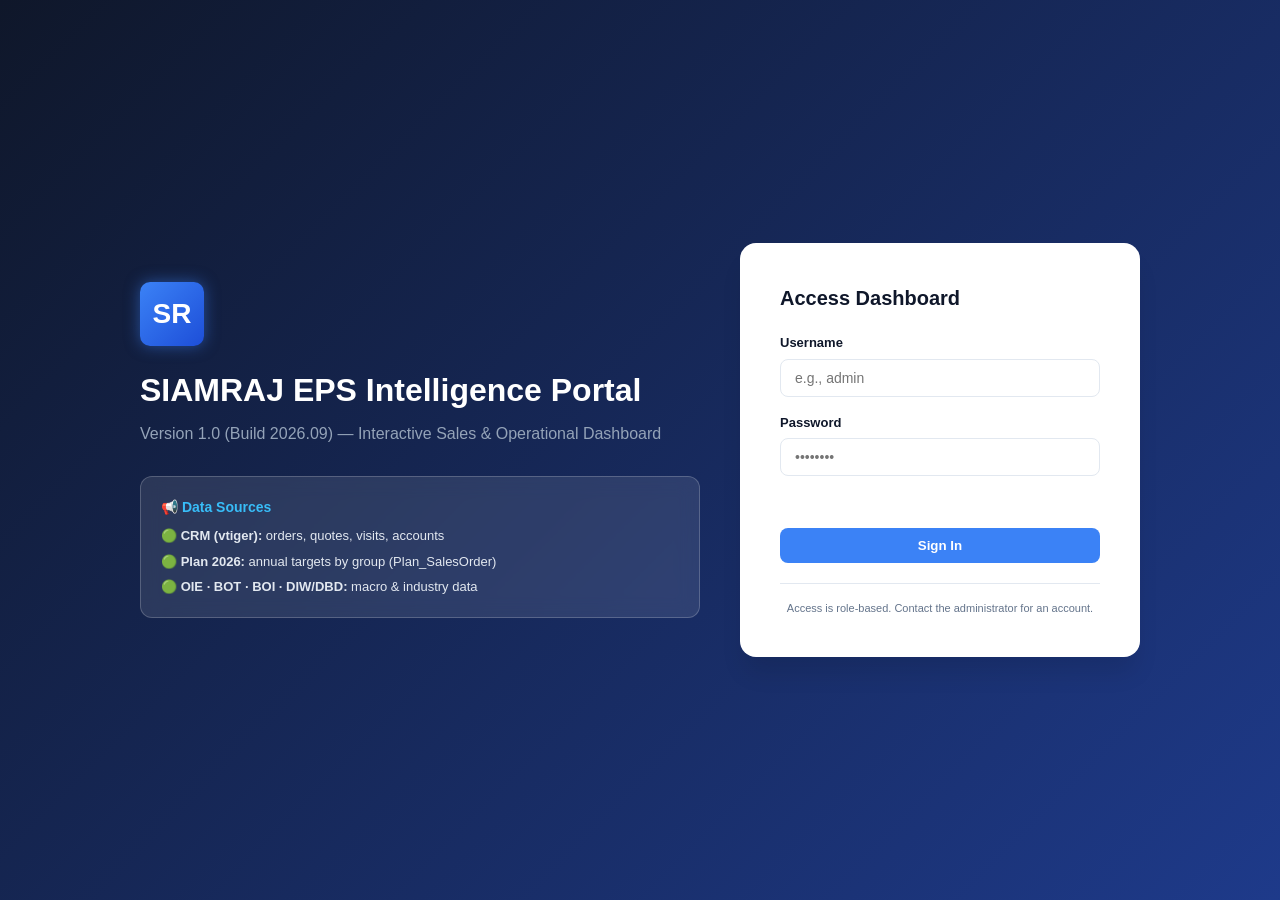
==== Dashboard_App/index.html @ 9e33347a "EPS Dashboard — current state (history squashed: purged a leaked setup token + old large data revisi" ====
<!DOCTYPE html>
<html lang="en">
<head>
    <meta charset="UTF-8">
    <meta name="viewport" content="width=device-width, initial-scale=1.0">
    <title>Siamraj EPS Dashboard</title>
    <link rel="stylesheet" href="css/style.css?v=20261009a">
</head>
<body>
    <!-- Error banner: shows JS problems instead of a silent blank page -->
    <div id="js-error-banner" style="display:none; background:#FEF2F2; color:#991B1B; border-bottom:1px solid #FECACA; padding:8px 16px; font-family:monospace; font-size:12px;"></div>

    <div id="app-container">
        <!-- 1. Landing Page & Login Screen -->
        <div id="login-view" class="view-section active">
            <div class="landing-hero">
                <div class="landing-container">
                    <div class="landing-text">
                        <div class="brand-logo" style="margin: 0; width: 64px; height: 64px; font-size: 28px;">SR</div>
                        <h1 style="margin-top: 20px; font-size: 32px; font-weight: 800; color: white;">SIAMRAJ EPS Intelligence Portal</h1>
                        <p style="color: #94A3B8; font-size: 16px; margin-top: 8px;">Version 1.0 (Build 2026.09) — Interactive Sales &amp; Operational Dashboard</p>

                        <div class="announcement-box">
                            <h3 style="font-size: 14px; color: #38BDF8; margin-bottom: 8px; font-weight: 700;">📢 Data Sources</h3>
                            <ul style="font-size: 13px; color: #E2E8F0; list-style-type: none; padding: 0;">
                                <li style="margin-bottom: 6px;">🟢 <b>CRM (vtiger):</b> orders, quotes, visits, accounts</li>
                                <li style="margin-bottom: 6px;">🟢 <b>Plan 2026:</b> annual targets by group (Plan_SalesOrder)</li>
                                <li>🟢 <b>OIE · BOT · BOI · DIW/DBD:</b> macro &amp; industry data</li>
                            </ul>
                        </div>
                    </div>

                    <div class="login-card">
                        <h2 style="font-size: 20px; font-weight: 800; color: var(--text); margin-bottom: 20px;">Access Dashboard</h2>
                        <div class="form-group">
                            <label for="username">Username</label>
                            <input type="text" id="username" placeholder="e.g., admin">
                        </div>
                        <div class="form-group">
                            <label for="password">Password</label>
                            <input type="password" id="password" placeholder="••••••••">
                        </div>
                        <div class="form-error" id="login-error"></div>
                        <button class="btn-primary w-100" onclick="app.login()">Sign In</button>
                        <div class="login-footer" style="margin-top: 20px; text-align: center; font-size: 11px; color: var(--text-muted);">
                            <p>Access is role-based. Contact the administrator for an account.</p>
                        </div>
                    </div>
                </div>
            </div>
        </div>

        <!-- 2. Dashboard Main Layout (Hidden until login) -->
        <div id="dashboard-layout" class="view-section" style="display: none;">
            <header class="top-header">
                <div class="brand-section">
                    <div class="brand-logo" style="width:36px; height:36px; font-size:16px;">SR</div>
                    <div class="brand-text">
                        <h1 style="font-size: 16px;">SIAMRAJ <span class="badge">EPS BU</span></h1>
                        <p id="role-title-header">Performance Cockpit</p>
                    </div>
                </div>
                <div class="header-actions">
                    <div class="user-profile">
                        <span id="current-user-name">User Name</span>
                        <span id="current-user-role" class="role-badge">Role</span>
                    </div>
                    <button class="btn-outline" onclick="i18n.toggleLang()" id="lang-btn" style="margin-right: 8px;">🌐 TH / EN</button>
                    <button class="btn-outline" onclick="app.logout()">Logout</button>
                </div>
            </header>

            <nav class="nav-tabs-wrapper" id="main-nav">
                <div class="nav-tabs" id="nav-tabs-container"></div>
                <div class="mode-toggle">
                    <span>Fiscal Year: <strong>2026</strong></span>
                </div>
            </nav>

            <main class="dashboard-container" id="main-content">
                <div class="loading-spinner">Loading data...</div>
            </main>
        </div>
    </div>

    <!-- Vendored libraries (no external CDN required — works offline and on GitHub Pages) -->
    <script src="js/vendor/chart.umd.min.js?v=20261009a"></script>
    <!-- App core -->
    <script src="js/config.js?v=20261009a"></script>
    <script src="js/i18n.js?v=20261009a"></script>
    <script src="js/csv-parser.js?v=20261009a"></script>
    <script src="js/auth.js?v=20261009a"></script>
    <script src="js/router.js?v=20261009a"></script>
    <script src="js/app.js?v=20261009a"></script>
    <!-- View renderers (loaded once; they listen for the 'viewLoaded' event) -->
    <script src="js/eps_overview.js?v=20261009a"></script>
    <script src="js/stock.js?v=20261009a"></script>
    <script src="js/groups.js?v=20261009a"></script>
    <script src="js/economic.js?v=20261009a"></script>
</body>
</html>
---- Dashboard_App/css/style.css ----
:root {
  --primary: #1E3A8A;
  --primary-dark: #0F172A;
  --primary-light: #3B82F6;
  --bg: #F8FAFC;
  --card-bg: #FFFFFF;
  --border: #E2E8F0;
  --border-subtle: #F1F5F9;
  --text: #0F172A;
  --text-muted: #64748B;
  --success: #10B981;
  --success-bg: #ECFDF5;
  --warning: #F59E0B;
  --danger: #EF4444;
  --shadow-sm: 0 1px 2px 0 rgba(0, 0, 0, 0.05);
  --shadow: 0 4px 6px -1px rgba(0, 0, 0, 0.07);
  --radius: 12px;
}

* { box-sizing: border-box; margin: 0; padding: 0; }

body {
  font-family: 'Plus Jakarta Sans', sans-serif;
  background-color: var(--bg);
  color: var(--text);
  line-height: 1.5;
}

/* Utilities */
.w-100 { width: 100%; }
.btn-primary { background: var(--primary-light); color: white; border: none; padding: 10px 16px; border-radius: 8px; font-weight: 600; cursor: pointer; transition: 0.2s; }
.btn-primary:hover { background: var(--primary); }
.btn-outline { background: transparent; color: var(--text); border: 1px solid var(--border); padding: 6px 12px; border-radius: 6px; font-weight: 600; cursor: pointer; font-size: 12px; }
.btn-outline:hover { background: var(--border-subtle); }

/* Login Screen */
#login-view { height: 100vh; display: flex; align-items: center; justify-content: center; background: linear-gradient(135deg, #0F172A 0%, #1E3A8A 100%); }
.login-card { background: white; padding: 40px; border-radius: 16px; box-shadow: 0 20px 25px -5px rgba(0,0,0,0.1); width: 100%; max-width: 400px; }
.login-header { text-align: center; margin-bottom: 24px; }
.login-header .brand-logo { margin: 0 auto 16px; width: 56px; height: 56px; font-size: 24px; }
.login-header h2 { font-size: 22px; font-weight: 800; color: var(--text); }
.login-header p { font-size: 14px; color: var(--text-muted); margin-top: 4px; }
.form-group { margin-bottom: 16px; }
.form-group label { display: block; font-size: 13px; font-weight: 600; color: var(--text); margin-bottom: 6px; }
.form-group input { width: 100%; padding: 10px 14px; border: 1px solid var(--border); border-radius: 8px; font-family: inherit; font-size: 14px; outline: none; }
.form-group input:focus { border-color: var(--primary-light); box-shadow: 0 0 0 3px rgba(59,130,246,0.15); }
.form-error { color: var(--danger); font-size: 13px; font-weight: 600; margin-bottom: 16px; text-align: center; min-height: 20px; }
.login-footer { margin-top: 24px; text-align: center; font-size: 12px; color: var(--text-muted); padding-top: 16px; border-top: 1px solid var(--border); }

/* Dashboard Layout components (reused from your demo) */
.brand-logo {
    width: 44px; height: 44px; background: linear-gradient(135deg, #3B82F6 0%, #1D4ED8 100%);
    border-radius: 10px; display: flex; align-items: center; justify-content: center;
    font-weight: 800; font-size: 20px; color: #FFFFFF; box-shadow: 0 0 15px rgba(59, 130, 246, 0.5);
}
.top-header { background: linear-gradient(135deg, #0F172A 0%, #1E293B 100%); color: white; padding: 16px 32px; display: flex; justify-content: space-between; align-items: center; position: sticky; top: 0; z-index: 50; }
.brand-section { display: flex; align-items: center; gap: 16px; }
.brand-text h1 { font-size: 18px; font-weight: 800; display: flex; align-items: center; gap: 10px; }
.brand-text h1 span.badge { font-size: 11px; background: rgba(59,130,246,0.25); color: #60A5FA; padding: 2px 8px; border-radius: 20px; border: 1px solid rgba(96,165,250,0.3); }
.brand-text p { font-size: 12px; color: #94A3B8; }
.header-actions { display: flex; align-items: center; gap: 16px; }
.user-profile { display: flex; flex-direction: column; align-items: flex-end; }
.user-profile #current-user-name { font-size: 14px; font-weight: 700; color: white; }
.user-profile .role-badge { font-size: 11px; color: #60A5FA; font-weight: 600; }

.nav-tabs-wrapper { background: white; border-bottom: 1px solid var(--border); padding: 0 32px; display: flex; justify-content: space-between; align-items: center; }
.nav-tabs { display: flex; gap: 8px; }
.nav-tab { padding: 14px 20px; font-size: 14px; font-weight: 600; color: var(--text-muted); border: none; background: none; cursor: pointer; display: flex; align-items: center; gap: 10px; border-bottom: 3px solid transparent; }
.nav-tab:hover { color: var(--text); background-color: var(--border-subtle); }
.nav-tab.active { color: var(--primary-light); border-bottom-color: var(--primary-light); background: linear-gradient(180deg, rgba(59,130,246,0.04) 0%, rgba(59,130,246,0.1) 100%); }

.dashboard-container { padding: 28px 32px; max-width: 1750px; margin: 0 auto; }
.loading-spinner { text-align: center; padding: 40px; color: var(--text-muted); font-weight: 600; }

/* Landing Page Hero Styles */
.landing-hero {
    width: 100%;
    min-height: 100vh;
    background: linear-gradient(135deg, #0F172A 0%, #1E3A8A 100%);
    display: flex;
    align-items: center;
    justify-content: center;
    padding: 20px;
}
.landing-container {
    max-width: 1000px;
    width: 100%;
    display: flex;
    gap: 40px;
    align-items: center;
}
@media (max-width: 768px) {
    .landing-container { flex-direction: column; }
}
.landing-text {
    flex: 1;
    color: white;
}
.announcement-box {
    margin-top: 30px;
    background: rgba(255, 255, 255, 0.1);
    border: 1px solid rgba(255, 255, 255, 0.2);
    border-radius: 12px;
    padding: 20px;
    backdrop-filter: blur(10px);
}
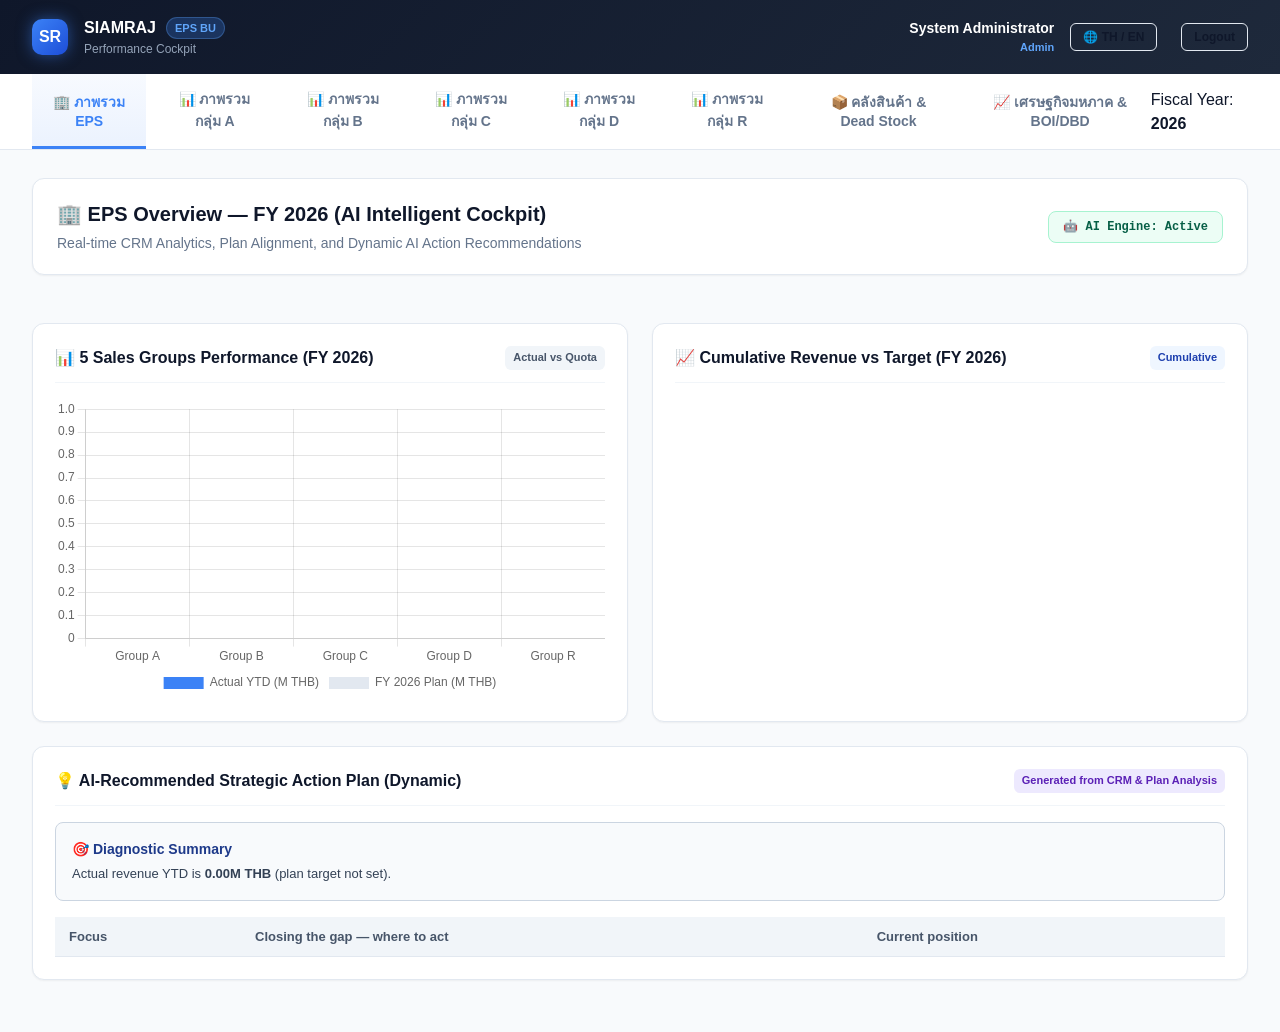
==== commit d2770e16: "auth: auto-login the shared viewer after the server password (one credential for the team); group ac" ====
--- a/Dashboard_App/index.html
+++ b/Dashboard_App/index.html
@@ -4,7 +4,7 @@
     <meta charset="UTF-8">
     <meta name="viewport" content="width=device-width, initial-scale=1.0">
     <title>Siamraj EPS Dashboard</title>
-    <link rel="stylesheet" href="css/style.css?v=20261009a">
+    <link rel="stylesheet" href="css/style.css?v=20261009b">
 </head>
 <body>
     <!-- Error banner: shows JS problems instead of a silent blank page -->
@@ -84,18 +84,18 @@
     </div>
 
     <!-- Vendored libraries (no external CDN required — works offline and on GitHub Pages) -->
-    <script src="js/vendor/chart.umd.min.js?v=20261009a"></script>
+    <script src="js/vendor/chart.umd.min.js?v=20261009b"></script>
     <!-- App core -->
-    <script src="js/config.js?v=20261009a"></script>
-    <script src="js/i18n.js?v=20261009a"></script>
-    <script src="js/csv-parser.js?v=20261009a"></script>
-    <script src="js/auth.js?v=20261009a"></script>
-    <script src="js/router.js?v=20261009a"></script>
-    <script src="js/app.js?v=20261009a"></script>
+    <script src="js/config.js?v=20261009b"></script>
+    <script src="js/i18n.js?v=20261009b"></script>
+    <script src="js/csv-parser.js?v=20261009b"></script>
+    <script src="js/auth.js?v=20261009b"></script>
+    <script src="js/router.js?v=20261009b"></script>
+    <script src="js/app.js?v=20261009b"></script>
     <!-- View renderers (loaded once; they listen for the 'viewLoaded' event) -->
-    <script src="js/eps_overview.js?v=20261009a"></script>
-    <script src="js/stock.js?v=20261009a"></script>
-    <script src="js/groups.js?v=20261009a"></script>
-    <script src="js/economic.js?v=20261009a"></script>
+    <script src="js/eps_overview.js?v=20261009b"></script>
+    <script src="js/stock.js?v=20261009b"></script>
+    <script src="js/groups.js?v=20261009b"></script>
+    <script src="js/economic.js?v=20261009b"></script>
 </body>
 </html>
